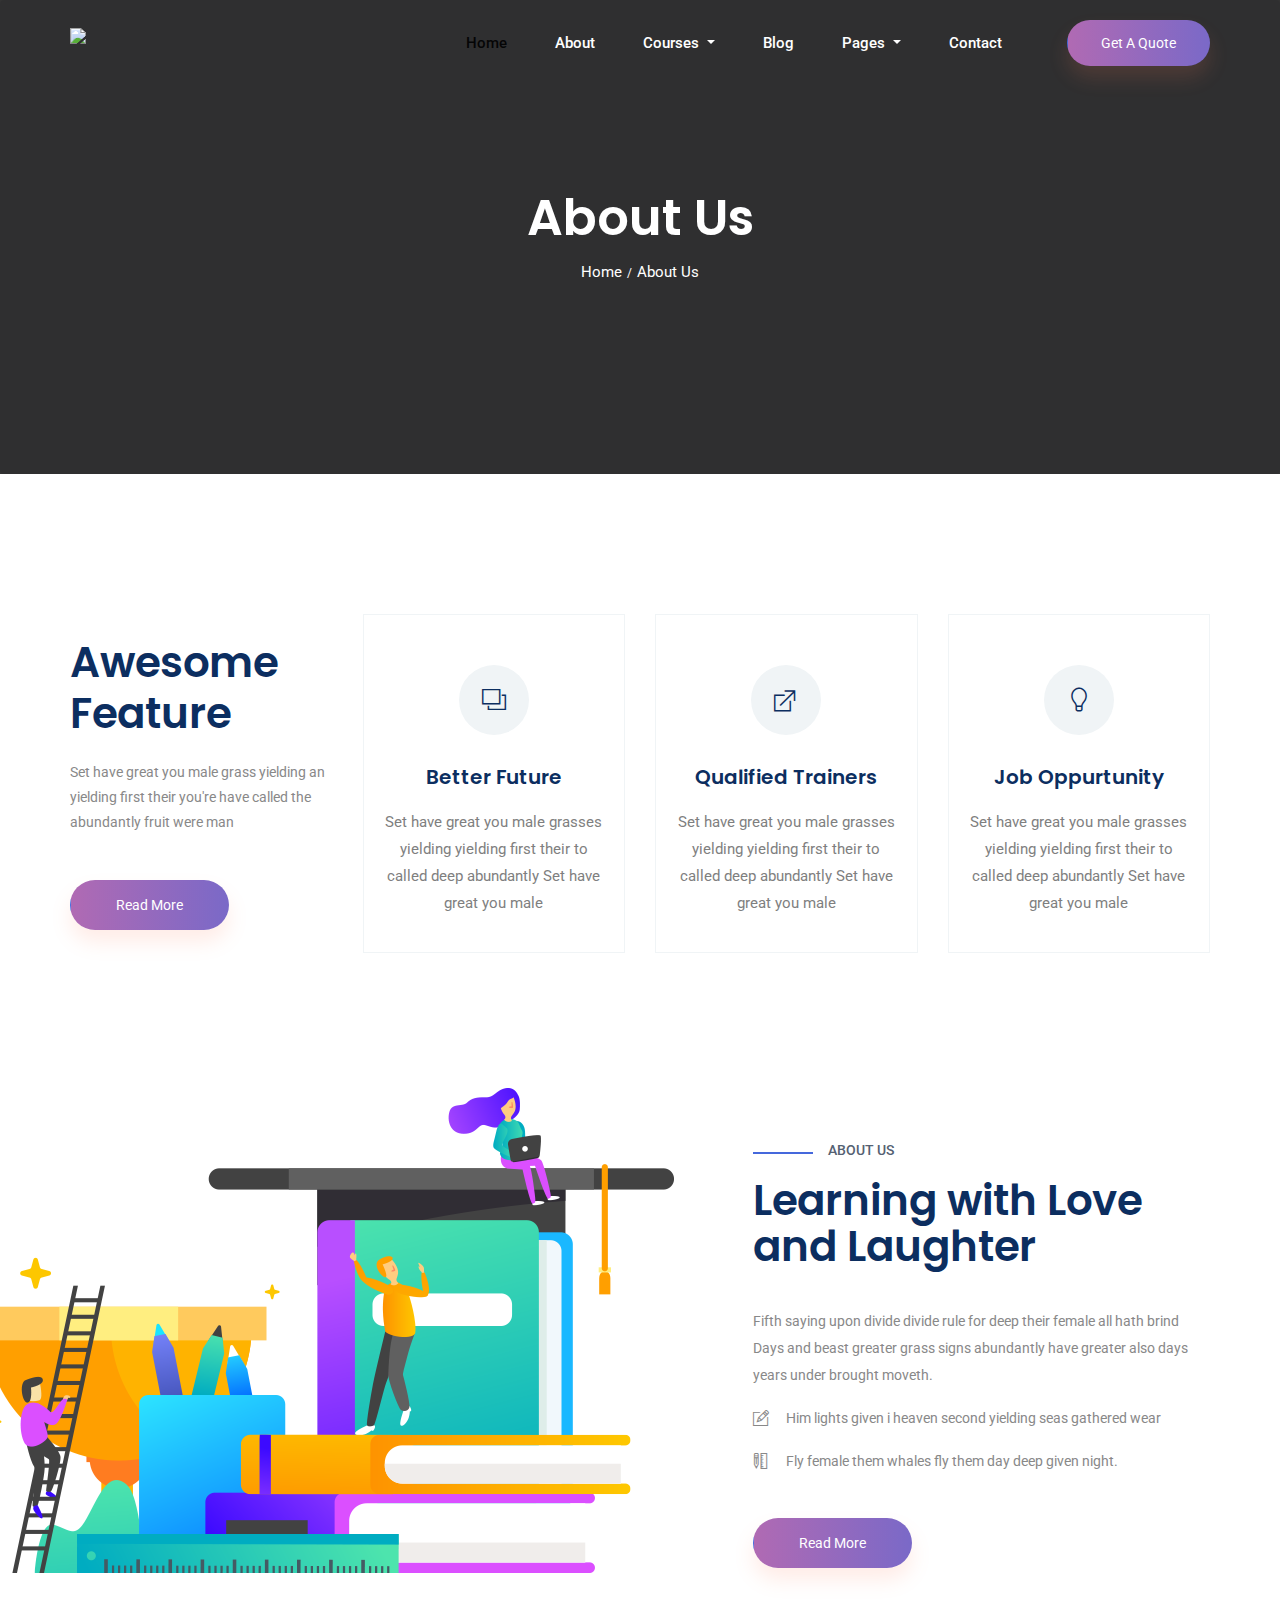
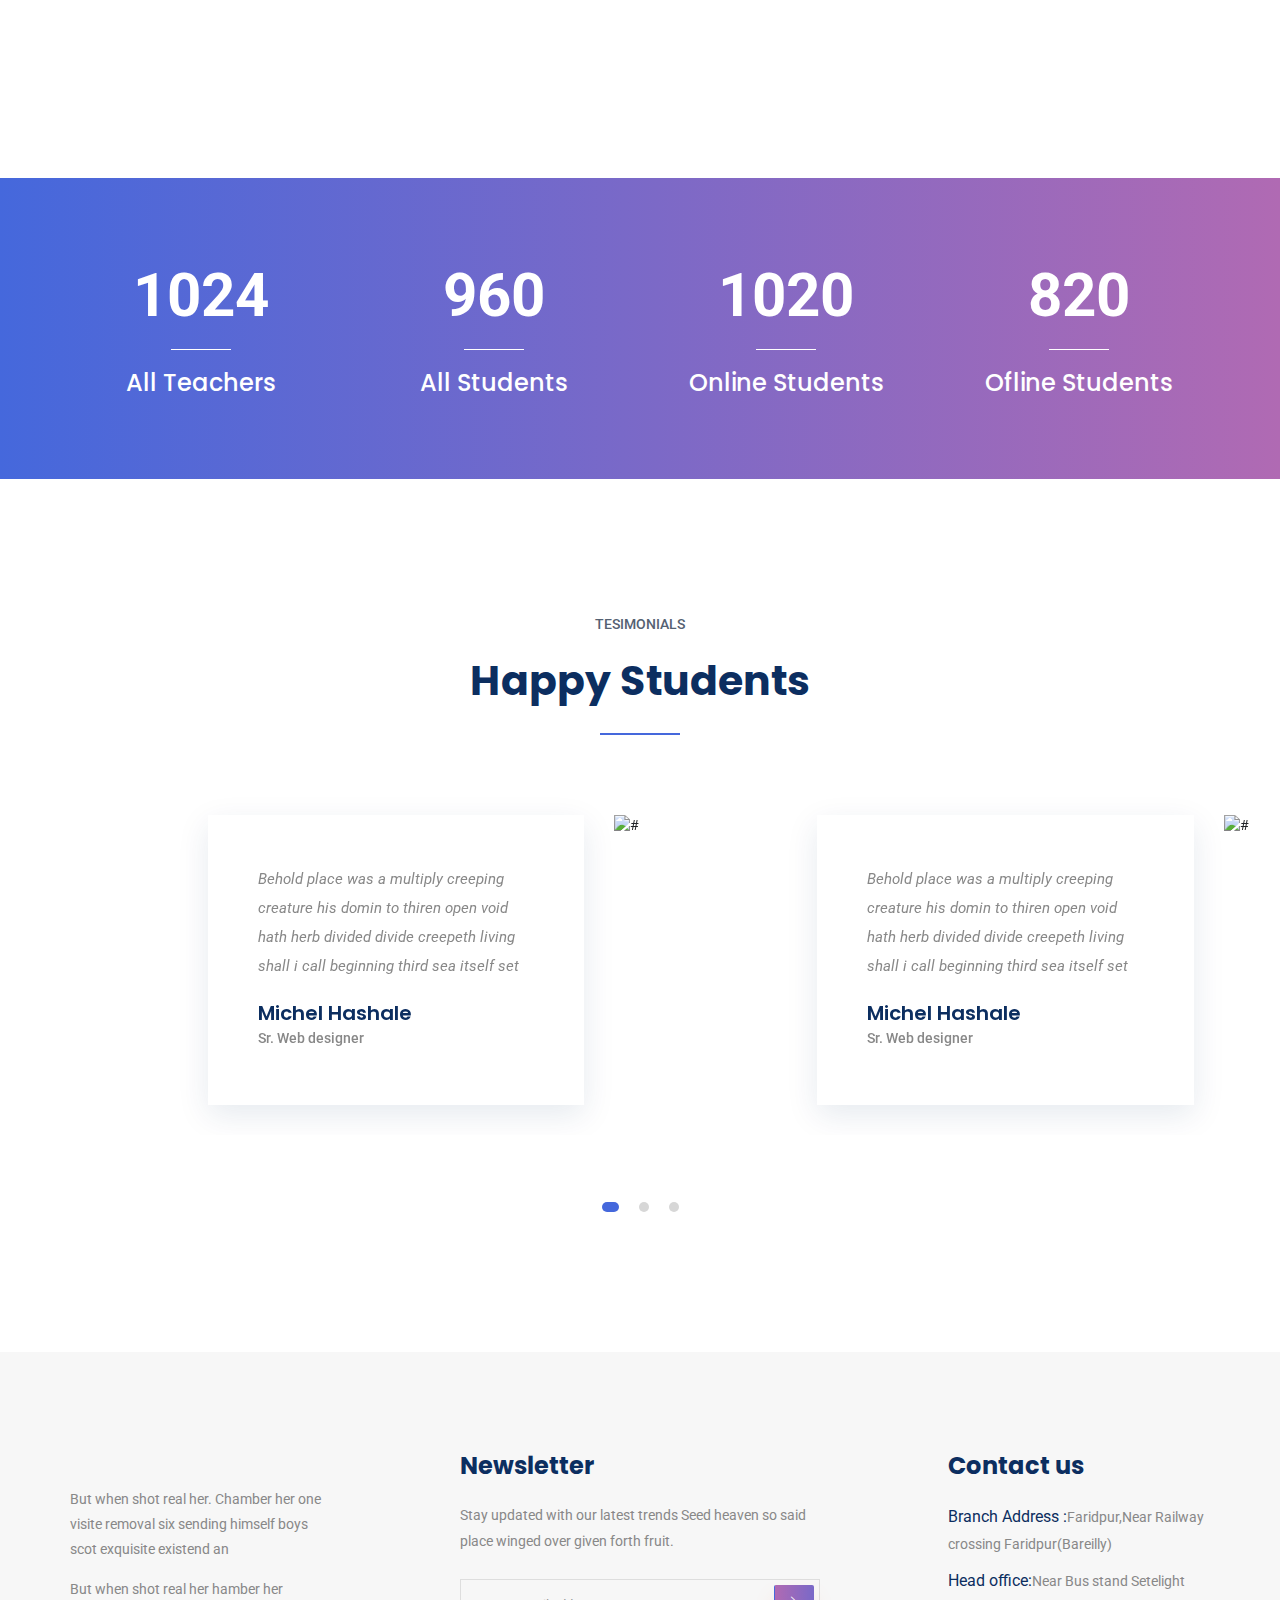
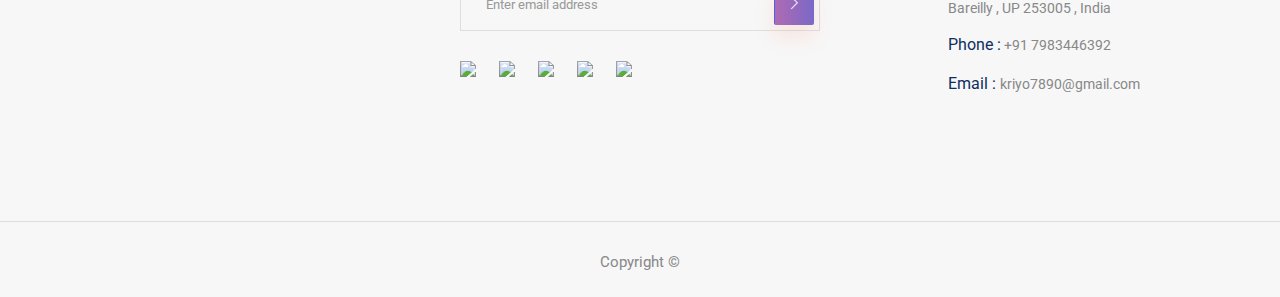
==== about.html @ 1311a9b5 "Add files via upload" ====
<!doctype html>
<html lang="en">

<head>
    <!-- Required meta tags -->
    <meta charset="utf-8">
    <meta name="viewport" content="width=device-width, initial-scale=1, shrink-to-fit=no">
    <title>Kriyo Blockchain</title>
    <link rel="icon" href="img/favicon.png">
    <!-- Bootstrap CSS -->
    <link rel="stylesheet" href="css/bootstrap.min.css">
    <!-- animate CSS -->
    <link rel="stylesheet" href="css/animate.css">
    <!-- owl carousel CSS -->
    <link rel="stylesheet" href="css/owl.carousel.min.css">
    <!-- themify CSS -->
    <link rel="stylesheet" href="css/themify-icons.css">
    <!-- flaticon CSS -->
    <link rel="stylesheet" href="css/flaticon.css">
    <!-- font awesome CSS -->
    <link rel="stylesheet" href="css/magnific-popup.css">
    <!-- swiper CSS -->
    <link rel="stylesheet" href="css/slick.css">
    <!-- style CSS -->
    <link rel="stylesheet" href="css/style.css">
</head>

<body>
    <div id="loading"></div>
    <!--::header part start::-->
    <header class="main_menu single_page_menu">
        <div class="container">
            <div class="row align-items-center">
                <div class="col-lg-12">
                    <nav class="navbar navbar-expand-lg navbar-light">
                        <a class="navbar-brand logo_1" href="index.html"> <img class="logo" src="img/logo.png" alt="logo"> </a>
                        <a class="navbar-brand logo_2" href="index.html"> <img class="logo" src="img/logo.png" alt="logo"> </a>
                        <button class="navbar-toggler" type="button" data-toggle="collapse"
                            data-target="#navbarSupportedContent" aria-controls="navbarSupportedContent"
                            aria-expanded="false" aria-label="Toggle navigation">
                            <span class="navbar-toggler-icon"></span>
                        </button>

                        <div class="collapse navbar-collapse main-menu-item justify-content-end"
                            id="navbarSupportedContent">
                            <ul class="navbar-nav align-items-center">
                                <li class="nav-item active">
                                    <a class="nav-link" href="index.html">Home</a>
                                </li>
                                <li class="nav-item">
                                    <a class="nav-link" href="about.html">About</a>
                                </li>
                                <li class="nav-item dropdown">
                                    <a class="nav-link dropdown-toggle" href="blog.html" id="navbarDropdown" role="button" data-toggle="dropdown" aria-haspopup="true" aria-expanded="false">
                                        Courses
                                    </a>
                                    <div class="dropdown-menu" aria-labelledby="navbarDropdown">
                                        <a class="dropdown-item" href="course-details.html">Blockchain Development-Pay After Placement</a>
                                        
                                        <a class="dropdown-item" href="cource.html">Web Designing</a>
                                        <a class="dropdown-item" href="cource.html">Programming</a>
                                    </div>
                                </li>
                                <li class="nav-item">
                                    <a class="nav-link" href="blog.html">Blog</a>
                                </li>
                                <li class="nav-item dropdown">
                                    <a class="nav-link dropdown-toggle" href="blog.html" id="navbarDropdown" role="button" data-toggle="dropdown" aria-haspopup="true" aria-expanded="false">
                                        Pages
                                    </a>
                                    <div class="dropdown-menu" aria-labelledby="navbarDropdown">
                                        <a class="dropdown-item" href="single-blog.html">Single blog</a>
                                        <a class="dropdown-item" href="elements.html">Elements</a>
                                    </div>
                                </li>
                                <li class="nav-item">
                                    <a class="nav-link" href="contact.html">Contact</a>
                                </li>
                                <li class="d-none d-lg-block">
                                    <a class="btn_1" href="#">Get a Quote</a>
                                </li>
                            </ul>
                        </div>
                    </nav>
                </div>
            </div>
        </div>
    </header>
    <!-- Header part end-->

    <!-- breadcrumb start-->
    <section class="breadcrumb breadcrumb_bg">
        <div class="container">
            <div class="row">
                <div class="col-lg-12">
                    <div class="breadcrumb_iner text-center">
                        <div class="breadcrumb_iner_item">
                            <h2>About Us</h2>
                            <p>Home<span>/</span>About Us</p>
                        </div>
                    </div>
                </div>
            </div>
        </div>
    </section>
    <!-- breadcrumb start-->

    <!-- feature_part start-->
    <section class="feature_part single_feature_padding">
        <div class="container">
            <div class="row">
                <div class="col-sm-6 col-xl-3 align-self-center">
                    <div class="single_feature_text ">
                        <h2>Awesome <br> Feature</h2>
                        <p>Set have great you male grass yielding an yielding first their you're
                            have called the abundantly fruit were man </p>
                        <a href="#" class="btn_1">Read More</a>
                    </div>
                </div>
                <div class="col-sm-6 col-xl-3">
                    <div class="single_feature">
                        <div class="single_feature_part">
                            <span class="single_feature_icon"><i class="ti-layers"></i></span>
                            <h4>Better Future</h4>
                            <p>Set have great you male grasses yielding yielding first their to
                                called deep abundantly Set have great you male</p>
                        </div>
                    </div>
                </div>
                <div class="col-sm-6 col-xl-3">
                    <div class="single_feature">
                        <div class="single_feature_part">
                            <span class="single_feature_icon"><i class="ti-new-window"></i></span>
                            <h4>Qualified Trainers</h4>
                            <p>Set have great you male grasses yielding yielding first their to called
                                deep abundantly Set have great you male</p>
                        </div>
                    </div>
                </div>
                <div class="col-sm-6 col-xl-3">
                    <div class="single_feature">
                        <div class="single_feature_part single_feature_part_2">
                            <span class="single_service_icon style_icon"><i class="ti-light-bulb"></i></span>
                            <h4>Job Oppurtunity</h4>
                            <p>Set have great you male grasses yielding yielding first their to called deep
                                abundantly Set have great you male</p>
                        </div>
                    </div>
                </div>
            </div>
        </div>
    </section>
    <!-- upcoming_event part start-->

    <!-- learning part start-->
    <section class="learning_part">
        <div class="container">
            <div class="row align-items-sm-center align-items-lg-stretch">
                <div class="col-md-7 col-lg-7">
                    <div class="learning_img">
                        <img src="img/learning_img.png" alt="">
                    </div>
                </div>
                <div class="col-md-5 col-lg-5">
                    <div class="learning_member_text">
                        <h5>About us</h5>
                        <h2>Learning with Love
                            and Laughter</h2>
                        <p>Fifth saying upon divide divide rule for deep their female all hath brind Days and beast
                            greater grass signs abundantly have greater also
                            days years under brought moveth.</p>
                        <ul>
                            <li><span class="ti-pencil-alt"></span>Him lights given i heaven second yielding seas
                                gathered wear</li>
                            <li><span class="ti-ruler-pencil"></span>Fly female them whales fly them day deep given
                                night.</li>
                        </ul>
                        <a href="#" class="btn_1">Read More</a>
                    </div>
                </div>
            </div>
        </div>
    </section>
    <!-- learning part end-->

    <!-- member_counter counter start -->
    <section class="member_counter">
        <div class="container">
            <div class="row">
                <div class="col-lg-3 col-sm-6">
                    <div class="single_member_counter">
                        <span class="counter">1024</span>
                        <h4>All Teachers</h4>
                    </div>
                </div>
                <div class="col-lg-3 col-sm-6">
                    <div class="single_member_counter">
                        <span class="counter">960</span>
                        <h4> All Students</h4>
                    </div>
                </div>
                <div class="col-lg-3 col-sm-6">
                    <div class="single_member_counter">
                        <span class="counter">1020</span>
                        <h4>Online Students</h4>
                    </div>
                </div>
                <div class="col-lg-3 col-sm-6">
                    <div class="single_member_counter">
                        <span class="counter">820</span>
                        <h4>Ofline Students</h4>
                    </div>
                </div>
            </div>
        </div>
    </section>
    <!-- member_counter counter end -->

    <!--::review_part start::-->
    <section class="testimonial_part section_padding">
        <div class="container-fluid">
            <div class="row justify-content-center">
                <div class="col-xl-5">
                    <div class="section_tittle text-center">
                        <p>tesimonials</p>
                        <h2>Happy Students</h2>
                    </div>
                </div>
            </div>
            <div class="row">
                <div class="col-lg-12">
                    <div class="textimonial_iner owl-carousel">
                        <div class="testimonial_slider">
                            <div class="row">
                                <div class="col-lg-8 col-xl-4 col-sm-8 align-self-center">
                                    <div class="testimonial_slider_text">
                                        <p>Behold place was a multiply creeping creature his domin to thiren open void
                                            hath herb divided divide creepeth living shall i call beginning
                                            third sea itself set</p>
                                        <h4>Michel Hashale</h4>
                                        <h5> Sr. Web designer</h5>
                                    </div>
                                </div>
                                <div class="col-lg-4 col-xl-2 col-sm-4">
                                    <div class="testimonial_slider_img">
                                        <img src="img/testimonial_img_1.png" alt="#">
                                    </div>
                                </div>
                                <div class="col-xl-4 d-none d-xl-block">
                                    <div class="testimonial_slider_text">
                                        <p>Behold place was a multiply creeping creature his domin to thiren open void
                                            hath herb divided divide creepeth living shall i call beginning
                                            third sea itself set</p>
                                        <h4>Michel Hashale</h4>
                                        <h5> Sr. Web designer</h5>
                                    </div>
                                </div>
                                <div class="col-xl-2 d-none d-xl-block">
                                    <div class="testimonial_slider_img">
                                        <img src="img/testimonial_img_1.png" alt="#">
                                    </div>
                                </div>
                            </div>
                        </div>
                        <div class="testimonial_slider">
                            <div class="row">
                                <div class="col-lg-8 col-xl-4 col-sm-8 align-self-center">
                                    <div class="testimonial_slider_text">
                                        <p>Behold place was a multiply creeping creature his domin to thiren open void
                                            hath herb divided divide creepeth living shall i call beginning
                                            third sea itself set</p>
                                        <h4>Michel Hashale</h4>
                                        <h5> Sr. Web designer</h5>
                                    </div>
                                </div>
                                <div class="col-lg-4 col-xl-2 col-sm-4">
                                    <div class="testimonial_slider_img">
                                        <img src="img/testimonial_img_1.png" alt="#">
                                    </div>
                                </div>
                                <div class="col-xl-4 d-none d-xl-block">
                                    <div class="testimonial_slider_text">
                                        <p>Behold place was a multiply creeping creature his domin to thiren open void
                                            hath herb divided divide creepeth living shall i call beginning
                                            third sea itself set</p>
                                        <h4>Michel Hashale</h4>
                                        <h5> Sr. Web designer</h5>
                                    </div>
                                </div>
                                <div class="col-xl-2 d-none d-xl-block">
                                    <div class="testimonial_slider_img">
                                        <img src="img/testimonial_img_1.png" alt="#">
                                    </div>
                                </div>
                            </div>
                        </div>
                        <div class="testimonial_slider">
                            <div class="row">
                                <div class="col-lg-8 col-xl-4 col-sm-8 align-self-center">
                                    <div class="testimonial_slider_text">
                                        <p>Behold place was a multiply creeping creature his domin to thiren open void
                                            hath herb divided divide creepeth living shall i call beginning
                                            third sea itself set</p>
                                        <h4>Michel Hashale</h4>
                                        <h5> Sr. Web designer</h5>
                                    </div>
                                </div>
                                <div class="col-lg-4 col-xl-2 col-sm-4">
                                    <div class="testimonial_slider_img">
                                        <img src="img/testimonial_img_1.png" alt="#">
                                    </div>
                                </div>
                                <div class="col-xl-4 d-none d-xl-block">
                                    <div class="testimonial_slider_text">
                                        <p>Behold place was a multiply creeping creature his domin to thiren open void
                                            hath herb divided divide creepeth living shall i call beginning
                                            third sea itself set</p>
                                        <h4>Michel Hashale</h4>
                                        <h5> Sr. Web designer</h5>
                                    </div>
                                </div>
                                <div class="col-xl-2 d-none d-xl-block">
                                    <div class="testimonial_slider_img">
                                        <img src="img/testimonial_img_1.png" alt="#">
                                    </div>
                                </div>
                            </div>
                        </div>
                    </div>
                </div>

            </div>
        </div>
    </section>
    <!--::blog_part end::-->

    <!-- footer part start-->
    <footer class="footer-area">
        <div class="container">
            <div class="row justify-content-between">
                <div class="col-sm-6 col-md-4 col-xl-3">
                    <div class="single-footer-widget footer_1">
                        <a href="index.html"> <img src="img/logo.png" alt=""> </a>
                        <p>But when shot real her. Chamber her one visite removal six
                            sending himself boys scot exquisite existend an </p>
                        <p>But when shot real her hamber her </p>
                    </div>
                </div>
                <div class="col-sm-6 col-md-4 col-xl-4">
                    <div class="single-footer-widget footer_2">
                        <h4>Newsletter</h4>
                        <p>Stay updated with our latest trends Seed heaven so said place winged over given forth fruit.
                        </p>
                        <form action="#">
                            <div class="form-group">
                                <div class="input-group mb-3">
                                    <input type="text" class="form-control" placeholder='Enter email address'
                                        onfocus="this.placeholder = ''"
                                        onblur="this.placeholder = 'Enter email address'">
                                    <div class="input-group-append">
                                        <button class="btn btn_1" type="button"><i class="ti-angle-right"></i></button>
                                    </div>
                                </div>
                            </div>
                        </form>
                        <div class="social_icon">
                            <a href="#"> <img class="social-logo" src="./img/icon/instagram (1).gif" /></a>
                            <a href="#">  <img class="social-logo" src="./img/icon/youtube.gif" /></a>
                            <a href="#">  <img class="social-logo" src="./img/icon/facebook.gif" /></a>
                            <a href="#">  <img class="social-logo" src="./img/icon/linkedin.gif" /></a>
                            <a href="#">  <img class="social-logo" src="./img/icon/telegram (1).gif" /></a>
                        </div>
                    </div>
                </div>
                <div class="col-xl-3 col-sm-6 col-md-4">
                    <div class="single-footer-widget footer_2">
                        <h4>Contact us</h4>
                        <div class="contact_info">
                            <p><span> Branch Address :</span>Faridpur,Near Railway crossing Faridpur(Bareilly)</p>
                            <p><span>Head office:</span>Near Bus stand Setelight Bareilly ,  UP 253005 , India                            </p>
                            <p><span> Phone :</span> +91 7983446392
                            </p>
                            <p><span> Email : </span>kriyo7890@gmail.com
                            </p>
                        </div>
                    </div>
                </div>
            </div>

        </div>
        <div class="container-fluid">
            <div class="row">
                <div class="col-lg-12">
                    <div class="copyright_part_text text-center">
                        <div class="row">
                            <div class="col-lg-12">
                                <p class="footer-text m-0"><!-- Link back to Colorlib can't be removed. Template is licensed under CC BY 3.0. -->
Copyright &copy;
    </footer>
    <!-- footer part end-->

    <!-- jquery plugins here-->
    <!-- jquery -->
    <script src="js/jquery-1.12.1.min.js"></script>
    <!-- popper js -->
    <script src="js/popper.min.js"></script>
    <!-- bootstrap js -->
    <script src="js/bootstrap.min.js"></script>
    <!-- easing js -->
    <script src="js/jquery.magnific-popup.js"></script>
    <!-- swiper js -->
    <script src="js/swiper.min.js"></script>
    <!-- swiper js -->
    <script src="js/masonry.pkgd.js"></script>
    <!-- particles js -->
    <script src="js/owl.carousel.min.js"></script>
    <script src="js/jquery.nice-select.min.js"></script>
    <!-- swiper js -->
    <script src="js/slick.min.js"></script>
    <script src="js/jquery.counterup.min.js"></script>
    <script src="js/waypoints.min.js"></script>
    <!-- custom js -->
    <script src="js/custom.js"></script>
</body>

</html>
---- css/themify-icons.css ----
@font-face {
	font-family: 'themify';
	src:url('../fonts/themify.eot?-fvbane');
	src:url('../fonts/themify.eot?#iefix-fvbane') format('embedded-opentype'),
		url('../fonts/themify.woff?-fvbane') format('woff'),
		url('../fonts/themify.ttf?-fvbane') format('truetype'),
		url('../fonts/themify.svg?-fvbane#themify') format('svg');
	font-weight: normal;
	font-style: normal;
}

[class^="ti-"], [class*=" ti-"] {
	font-family: 'themify';
	speak: none;
	font-style: normal;
	font-weight: normal;
	font-variant: normal;
	text-transform: none;
	line-height: 1;

	/* Better Font Rendering =========== */
	-webkit-font-smoothing: antialiased;
	-moz-osx-font-smoothing: grayscale;
}

.ti-wand:before {
	content: "\e600";
}
.ti-volume:before {
	content: "\e601";
}
.ti-user:before {
	content: "\e602";
}
.ti-unlock:before {
	content: "\e603";
}
.ti-unlink:before {
	content: "\e604";
}
.ti-trash:before {
	content: "\e605";
}
.ti-thought:before {
	content: "\e606";
}
.ti-target:before {
	content: "\e607";
}
.ti-tag:before {
	content: "\e608";
}
.ti-tablet:before {
	content: "\e609";
}
.ti-star:before {
	content: "\e60a";
}
.ti-spray:before {
	content: "\e60b";
}
.ti-signal:before {
	content: "\e60c";
}
.ti-shopping-cart:before {
	content: "\e60d";
}
.ti-shopping-cart-full:before {
	content: "\e60e";
}
.ti-settings:before {
	content: "\e60f";
}
.ti-search:before {
	content: "\e610";
}
.ti-zoom-in:before {
	content: "\e611";
}
.ti-zoom-out:before {
	content: "\e612";
}
.ti-cut:before {
	content: "\e613";
}
.ti-ruler:before {
	content: "\e614";
}
.ti-ruler-pencil:before {
	content: "\e615";
}
.ti-ruler-alt:before {
	content: "\e616";
}
.ti-bookmark:before {
	content: "\e617";
}
.ti-bookmark-alt:before {
	content: "\e618";
}
.ti-reload:before {
	content: "\e619";
}
.ti-plus:before {
	content: "\e61a";
}
.ti-pin:before {
	content: "\e61b";
}
.ti-pencil:before {
	content: "\e61c";
}
.ti-pencil-alt:before {
	content: "\e61d";
}
.ti-paint-roller:before {
	content: "\e61e";
}
.ti-paint-bucket:before {
	content: "\e61f";
}
.ti-na:before {
	content: "\e620";
}
.ti-mobile:before {
	content: "\e621";
}
.ti-minus:before {
	content: "\e622";
}
.ti-medall:before {
	content: "\e623";
}
.ti-medall-alt:before {
	content: "\e624";
}
.ti-marker:before {
	content: "\e625";
}
.ti-marker-alt:before {
	content: "\e626";
}
.ti-arrow-up:before {
	content: "\e627";
}
.ti-arrow-right:before {
	content: "\e628";
}
.ti-arrow-left:before {
	content: "\e629";
}
.ti-arrow-down:before {
	content: "\e62a";
}
.ti-lock:before {
	content: "\e62b";
}
.ti-location-arrow:before {
	content: "\e62c";
}
.ti-link:before {
	content: "\e62d";
}
.ti-layout:before {
	content: "\e62e";
}
.ti-layers:before {
	content: "\e62f";
}
.ti-layers-alt:before {
	content: "\e630";
}
.ti-key:before {
	content: "\e631";
}
.ti-import:before {
	content: "\e632";
}
.ti-image:before {
	content: "\e633";
}
.ti-heart:before {
	content: "\e634";
}
.ti-heart-broken:before {
	content: "\e635";
}
.ti-hand-stop:before {
	content: "\e636";
}
.ti-hand-open:before {
	content: "\e637";
}
.ti-hand-drag:before {
	content: "\e638";
}
.ti-folder:before {
	content: "\e639";
}
.ti-flag:before {
	content: "\e63a";
}
.ti-flag-alt:before {
	content: "\e63b";
}
.ti-flag-alt-2:before {
	content: "\e63c";
}
.ti-eye:before {
	content: "\e63d";
}
.ti-export:before {
	content: "\e63e";
}
.ti-exchange-vertical:before {
	content: "\e63f";
}
.ti-desktop:before {
	content: "\e640";
}
.ti-cup:before {
	content: "\e641";
}
.ti-crown:before {
	content: "\e642";
}
.ti-comments:before {
	content: "\e643";
}
.ti-comment:before {
	content: "\e644";
}
.ti-comment-alt:before {
	content: "\e645";
}
.ti-close:before {
	content: "\e646";
}
.ti-clip:before {
	content: "\e647";
}
.ti-angle-up:before {
	content: "\e648";
}
.ti-angle-right:before {
	content: "\e649";
}
.ti-angle-left:before {
	content: "\e64a";
}
.ti-angle-down:before {
	content: "\e64b";
}
.ti-check:before {
	content: "\e64c";
}
.ti-check-box:before {
	content: "\e64d";
}
.ti-camera:before {
	content: "\e64e";
}
.ti-announcement:before {
	content: "\e64f";
}
.ti-brush:before {
	content: "\e650";
}
.ti-briefcase:before {
	content: "\e651";
}
.ti-bolt:before {
	content: "\e652";
}
.ti-bolt-alt:before {
	content: "\e653";
}
.ti-blackboard:before {
	content: "\e654";
}
.ti-bag:before {
	content: "\e655";
}
.ti-move:before {
	content: "\e656";
}
.ti-arrows-vertical:before {
	content: "\e657";
}
.ti-arrows-horizontal:before {
	content: "\e658";
}
.ti-fullscreen:before {
	content: "\e659";
}
.ti-arrow-top-right:before {
	content: "\e65a";
}
.ti-arrow-top-left:before {
	content: "\e65b";
}
.ti-arrow-circle-up:before {
	content: "\e65c";
}
.ti-arrow-circle-right:before {
	content: "\e65d";
}
.ti-arrow-circle-left:before {
	content: "\e65e";
}
.ti-arrow-circle-down:before {
	content: "\e65f";
}
.ti-angle-double-up:before {
	content: "\e660";
}
.ti-angle-double-right:before {
	content: "\e661";
}
.ti-angle-double-left:before {
	content: "\e662";
}
.ti-angle-double-down:before {
	content: "\e663";
}
.ti-zip:before {
	content: "\e664";
}
.ti-world:before {
	content: "\e665";
}
.ti-wheelchair:before {
	content: "\e666";
}
.ti-view-list:before {
	content: "\e667";
}
.ti-view-list-alt:before {
	content: "\e668";
}
.ti-view-grid:before {
	content: "\e669";
}
.ti-uppercase:before {
	content: "\e66a";
}
.ti-upload:before {
	content: "\e66b";
}
.ti-underline:before {
	content: "\e66c";
}
.ti-truck:before {
	content: "\e66d";
}
.ti-timer:before {
	content: "\e66e";
}
.ti-ticket:before {
	content: "\e66f";
}
.ti-thumb-up:before {
	content: "\e670";
}
.ti-thumb-down:before {
	content: "\e671";
}
.ti-text:before {
	content: "\e672";
}
.ti-stats-up:before {
	content: "\e673";
}
.ti-stats-down:before {
	content: "\e674";
}
.ti-split-v:before {
	content: "\e675";
}
.ti-split-h:before {
	content: "\e676";
}
.ti-smallcap:before {
	content: "\e677";
}
.ti-shine:before {
	content: "\e678";
}
.ti-shift-right:before {
	content: "\e679";
}
.ti-shift-left:before {
	content: "\e67a";
}
.ti-shield:before {
	content: "\e67b";
}
.ti-notepad:before {
	content: "\e67c";
}
.ti-server:before {
	content: "\e67d";
}
.ti-quote-right:before {
	content: "\e67e";
}
.ti-quote-left:before {
	content: "\e67f";
}
.ti-pulse:before {
	content: "\e680";
}
.ti-printer:before {
	content: "\e681";
}
.ti-power-off:before {
	content: "\e682";
}
.ti-plug:before {
	content: "\e683";
}
.ti-pie-chart:before {
	content: "\e684";
}
.ti-paragraph:before {
	content: "\e685";
}
.ti-panel:before {
	content: "\e686";
}
.ti-package:before {
	content: "\e687";
}
.ti-music:before {
	content: "\e688";
}
.ti-music-alt:before {
	content: "\e689";
}
.ti-mouse:before {
	content: "\e68a";
}
.ti-mouse-alt:before {
	content: "\e68b";
}
.ti-money:before {
	content: "\e68c";
}
.ti-microphone:before {
	content: "\e68d";
}
.ti-menu:before {
	content: "\e68e";
}
.ti-menu-alt:before {
	content: "\e68f";
}
.ti-map:before {
	content: "\e690";
}
.ti-map-alt:before {
	content: "\e691";
}
.ti-loop:before {
	content: "\e692";
}
.ti-location-pin:before {
	content: "\e693";
}
.ti-list:before {
	content: "\e694";
}
.ti-light-bulb:before {
	content: "\e695";
}
.ti-Italic:before {
	content: "\e696";
}
.ti-info:before {
	content: "\e697";
}
.ti-infinite:before {
	content: "\e698";
}
.ti-id-badge:before {
	content: "\e699";
}
.ti-hummer:before {
	content: "\e69a";
}
.ti-home:before {
	content: "\e69b";
}
.ti-help:before {
	content: "\e69c";
}
.ti-headphone:before {
	content: "\e69d";
}
.ti-harddrives:before {
	content: "\e69e";
}
.ti-harddrive:before {
	content: "\e69f";
}
.ti-gift:before {
	content: "\e6a0";
}
.ti-game:before {
	content: "\e6a1";
}
.ti-filter:before {
	content: "\e6a2";
}
.ti-files:before {
	content: "\e6a3";
}
.ti-file:before {
	content: "\e6a4";
}
.ti-eraser:before {
	content: "\e6a5";
}
.ti-envelope:before {
	content: "\e6a6";
}
.ti-download:before {
	content: "\e6a7";
}
.ti-direction:before {
	content: "\e6a8";
}
.ti-direction-alt:before {
	content: "\e6a9";
}
.ti-dashboard:before {
	content: "\e6aa";
}
.ti-control-stop:before {
	content: "\e6ab";
}
.ti-control-shuffle:before {
	content: "\e6ac";
}
.ti-control-play:before {
	content: "\e6ad";
}
.ti-control-pause:before {
	content: "\e6ae";
}
.ti-control-forward:before {
	content: "\e6af";
}
.ti-control-backward:before {
	content: "\e6b0";
}
.ti-cloud:before {
	content: "\e6b1";
}
.ti-cloud-up:before {
	content: "\e6b2";
}
.ti-cloud-down:before {
	content: "\e6b3";
}
.ti-clipboard:before {
	content: "\e6b4";
}
.ti-car:before {
	content: "\e6b5";
}
.ti-calendar:before {
	content: "\e6b6";
}
.ti-book:before {
	content: "\e6b7";
}
.ti-bell:before {
	content: "\e6b8";
}
.ti-basketball:before {
	content: "\e6b9";
}
.ti-bar-chart:before {
	content: "\e6ba";
}
.ti-bar-chart-alt:before {
	content: "\e6bb";
}
.ti-back-right:before {
	content: "\e6bc";
}
.ti-back-left:before {
	content: "\e6bd";
}
.ti-arrows-corner:before {
	content: "\e6be";
}
.ti-archive:before {
	content: "\e6bf";
}
.ti-anchor:before {
	content: "\e6c0";
}
.ti-align-right:before {
	content: "\e6c1";
}
.ti-align-left:before {
	content: "\e6c2";
}
.ti-align-justify:before {
	content: "\e6c3";
}
.ti-align-center:before {
	content: "\e6c4";
}
.ti-alert:before {
	content: "\e6c5";
}
.ti-alarm-clock:before {
	content: "\e6c6";
}
.ti-agenda:before {
	content: "\e6c7";
}
.ti-write:before {
	content: "\e6c8";
}
.ti-window:before {
	content: "\e6c9";
}
.ti-widgetized:before {
	content: "\e6ca";
}
.ti-widget:before {
	content: "\e6cb";
}
.ti-widget-alt:before {
	content: "\e6cc";
}
.ti-wallet:before {
	content: "\e6cd";
}
.ti-video-clapper:before {
	content: "\e6ce";
}
.ti-video-camera:before {
	content: "\e6cf";
}
.ti-vector:before {
	content: "\e6d0";
}
.ti-themify-logo:before {
	content: "\e6d1";
}
.ti-themify-favicon:before {
	content: "\e6d2";
}
.ti-themify-favicon-alt:before {
	content: "\e6d3";
}
.ti-support:before {
	content: "\e6d4";
}
.ti-stamp:before {
	content: "\e6d5";
}
.ti-split-v-alt:before {
	content: "\e6d6";
}
.ti-slice:before {
	content: "\e6d7";
}
.ti-shortcode:before {
	content: "\e6d8";
}
.ti-shift-right-alt:before {
	content: "\e6d9";
}
.ti-shift-left-alt:before {
	content: "\e6da";
}
.ti-ruler-alt-2:before {
	content: "\e6db";
}
.ti-receipt:before {
	content: "\e6dc";
}
.ti-pin2:before {
	content: "\e6dd";
}
.ti-pin-alt:before {
	content: "\e6de";
}
.ti-pencil-alt2:before {
	content: "\e6df";
}
.ti-palette:before {
	content: "\e6e0";
}
.ti-more:before {
	content: "\e6e1";
}
.ti-more-alt:before {
	content: "\e6e2";
}
.ti-microphone-alt:before {
	content: "\e6e3";
}
.ti-magnet:before {
	content: "\e6e4";
}
.ti-line-double:before {
	content: "\e6e5";
}
.ti-line-dotted:before {
	content: "\e6e6";
}
.ti-line-dashed:before {
	content: "\e6e7";
}
.ti-layout-width-full:before {
	content: "\e6e8";
}
.ti-layout-width-default:before {
	content: "\e6e9";
}
.ti-layout-width-default-alt:before {
	content: "\e6ea";
}
.ti-layout-tab:before {
	content: "\e6eb";
}
.ti-layout-tab-window:before {
	content: "\e6ec";
}
.ti-layout-tab-v:before {
	content: "\e6ed";
}
.ti-layout-tab-min:before {
	content: "\e6ee";
}
.ti-layout-slider:before {
	content: "\e6ef";
}
.ti-layout-slider-alt:before {
	content: "\e6f0";
}
.ti-layout-sidebar-right:before {
	content: "\e6f1";
}
.ti-layout-sidebar-none:before {
	content: "\e6f2";
}
.ti-layout-sidebar-left:before {
	content: "\e6f3";
}
.ti-layout-placeholder:before {
	content: "\e6f4";
}
.ti-layout-menu:before {
	content: "\e6f5";
}
.ti-layout-menu-v:before {
	content: "\e6f6";
}
.ti-layout-menu-separated:before {
	content: "\e6f7";
}
.ti-layout-menu-full:before {
	content: "\e6f8";
}
.ti-layout-media-right-alt:before {
	content: "\e6f9";
}
.ti-layout-media-right:before {
	content: "\e6fa";
}
.ti-layout-media-overlay:before {
	content: "\e6fb";
}
.ti-layout-media-overlay-alt:before {
	content: "\e6fc";
}
.ti-layout-media-overlay-alt-2:before {
	content: "\e6fd";
}
.ti-layout-media-left-alt:before {
	content: "\e6fe";
}
.ti-layout-media-left:before {
	content: "\e6ff";
}
.ti-layout-media-center-alt:before {
	content: "\e700";
}
.ti-layout-media-center:before {
	content: "\e701";
}
.ti-layout-list-thumb:before {
	content: "\e702";
}
.ti-layout-list-thumb-alt:before {
	content: "\e703";
}
.ti-layout-list-post:before {
	content: "\e704";
}
.ti-layout-list-large-image:before {
	content: "\e705";
}
.ti-layout-line-solid:before {
	content: "\e706";
}
.ti-layout-grid4:before {
	content: "\e707";
}
.ti-layout-grid3:before {
	content: "\e708";
}
.ti-layout-grid2:before {
	content: "\e709";
}
.ti-layout-grid2-thumb:before {
	content: "\e70a";
}
.ti-layout-cta-right:before {
	content: "\e70b";
}
.ti-layout-cta-left:before {
	content: "\e70c";
}
.ti-layout-cta-center:before {
	content: "\e70d";
}
.ti-layout-cta-btn-right:before {
	content: "\e70e";
}
.ti-layout-cta-btn-left:before {
	content: "\e70f";
}
.ti-layout-column4:before {
	content: "\e710";
}
.ti-layout-column3:before {
	content: "\e711";
}
.ti-layout-column2:before {
	content: "\e712";
}
.ti-layout-accordion-separated:before {
	content: "\e713";
}
.ti-layout-accordion-merged:before {
	content: "\e714";
}
.ti-layout-accordion-list:before {
	content: "\e715";
}
.ti-ink-pen:before {
	content: "\e716";
}
.ti-info-alt:before {
	content: "\e717";
}
.ti-help-alt:before {
	content: "\e718";
}
.ti-headphone-alt:before {
	content: "\e719";
}
.ti-hand-point-up:before {
	content: "\e71a";
}
.ti-hand-point-right:before {
	content: "\e71b";
}
.ti-hand-point-left:before {
	content: "\e71c";
}
.ti-hand-point-down:before {
	content: "\e71d";
}
.ti-gallery:before {
	content: "\e71e";
}
.ti-face-smile:before {
	content: "\e71f";
}
.ti-face-sad:before {
	content: "\e720";
}
.ti-credit-card:before {
	content: "\e721";
}
.ti-control-skip-forward:before {
	content: "\e722";
}
.ti-control-skip-backward:before {
	content: "\e723";
}
.ti-control-record:before {
	content: "\e724";
}
.ti-control-eject:before {
	content: "\e725";
}
.ti-comments-smiley:before {
	content: "\e726";
}
.ti-brush-alt:before {
	content: "\e727";
}
.ti-youtube:before {
	content: "\e728";
}
.ti-vimeo:before {
	content: "\e729";
}
.ti-twitter:before {
	content: "\e72a";
}
.ti-time:before {
	content: "\e72b";
}
.ti-tumblr:before {
	content: "\e72c";
}
.ti-skype:before {
	content: "\e72d";
}
.ti-share:before {
	content: "\e72e";
}
.ti-share-alt:before {
	content: "\e72f";
}
.ti-rocket:before {
	content: "\e730";
}
.ti-pinterest:before {
	content: "\e731";
}
.ti-new-window:before {
	content: "\e732";
}
.ti-microsoft:before {
	content: "\e733";
}
.ti-list-ol:before {
	content: "\e734";
}
.ti-linkedin:before {
	content: "\e735";
}
.ti-layout-sidebar-2:before {
	content: "\e736";
}
.ti-layout-grid4-alt:before {
	content: "\e737";
}
.ti-layout-grid3-alt:before {
	content: "\e738";
}
.ti-layout-grid2-alt:before {
	content: "\e739";
}
.ti-layout-column4-alt:before {
	content: "\e73a";
}
.ti-layout-column3-alt:before {
	content: "\e73b";
}
.ti-layout-column2-alt:before {
	content: "\e73c";
}
.ti-instagram:before {
	content: "\e73d";
}
.ti-google:before {
	content: "\e73e";
}
.ti-github:before {
	content: "\e73f";
}
.ti-flickr:before {
	content: "\e740";
}
.ti-facebook:before {
	content: "\e741";
}
.ti-dropbox:before {
	content: "\e742";
}
.ti-dribbble:before {
	content: "\e743";
}
.ti-apple:before {
	content: "\e744";
}
.ti-android:before {
	content: "\e745";
}
.ti-save:before {
	content: "\e746";
}
.ti-save-alt:before {
	content: "\e747";
}
.ti-yahoo:before {
	content: "\e748";
}
.ti-wordpress:before {
	content: "\e749";
}
.ti-vimeo-alt:before {
	content: "\e74a";
}
.ti-twitter-alt:before {
	content: "\e74b";
}
.ti-tumblr-alt:before {
	content: "\e74c";
}
.ti-trello:before {
	content: "\e74d";
}
.ti-stack-overflow:before {
	content: "\e74e";
}
.ti-soundcloud:before {
	content: "\e74f";
}
.ti-sharethis:before {
	content: "\e750";
}
.ti-sharethis-alt:before {
	content: "\e751";
}
.ti-reddit:before {
	content: "\e752";
}
.ti-pinterest-alt:before {
	content: "\e753";
}
.ti-microsoft-alt:before {
	content: "\e754";
}
.ti-linux:before {
	content: "\e755";
}
.ti-jsfiddle:before {
	content: "\e756";
}
.ti-joomla:before {
	content: "\e757";
}
.ti-html5:before {
	content: "\e758";
}
.ti-flickr-alt:before {
	content: "\e759";
}
.ti-email:before {
	content: "\e75a";
}
.ti-drupal:before {
	content: "\e75b";
}
.ti-dropbox-alt:before {
	content: "\e75c";
}
.ti-css3:before {
	content: "\e75d";
}
.ti-rss:before {
	content: "\e75e";
}
.ti-rss-alt:before {
	content: "\e75f";
}
---- css/flaticon.css ----
/*
  	Flaticon icon font: Flaticon
  	Creation date: 09/04/2019 10:10
  	*/

@font-face {
  font-family: "Flaticon";
  src: url("../fonts/Flaticon.eot");
  src: url("../fonts/Flaticon.eot?#iefix") format("embedded-opentype"),
       url("../fonts/Flaticon.woff2") format("woff2"),
       url("../fonts/Flaticon.woff") format("woff"),
       url("../fonts/Flaticon.ttf") format("truetype"),
       url("../fonts/Flaticon.svg#Flaticon") format("svg");
  font-weight: normal;
  font-style: normal;
}

@media screen and (-webkit-min-device-pixel-ratio:0) {
  @font-face {
    font-family: "Flaticon";
    src: url("./Flaticon.svg#Flaticon") format("svg");
  }
}

[class^="flaticon-"]:before, [class*=" flaticon-"]:before,
[class^="flaticon-"]:after, [class*=" flaticon-"]:after {   
  font-family: Flaticon;
        font-size: 30px;
       font-style: normal;
       color: #fff;
}

.flaticon-growth:before { content: "\f100"; }
.flaticon-wallet:before { content: "\f101"; }
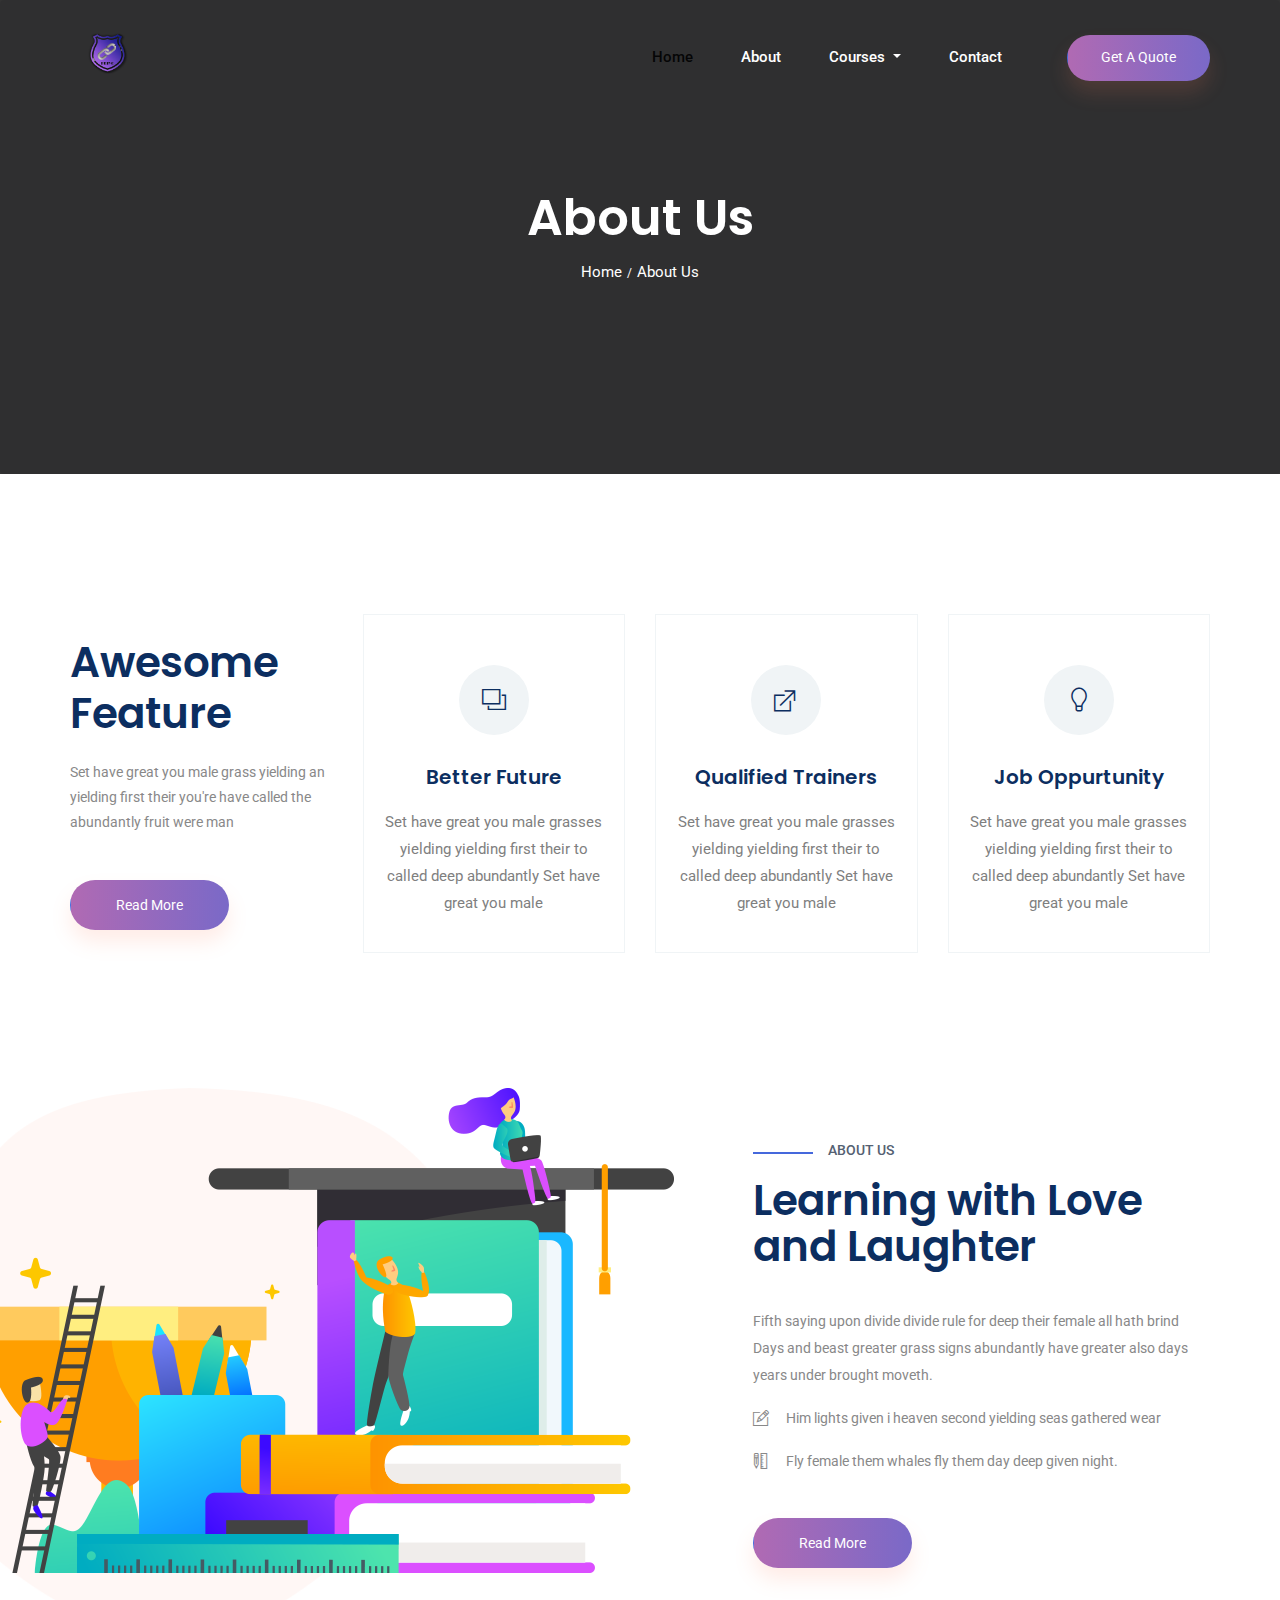
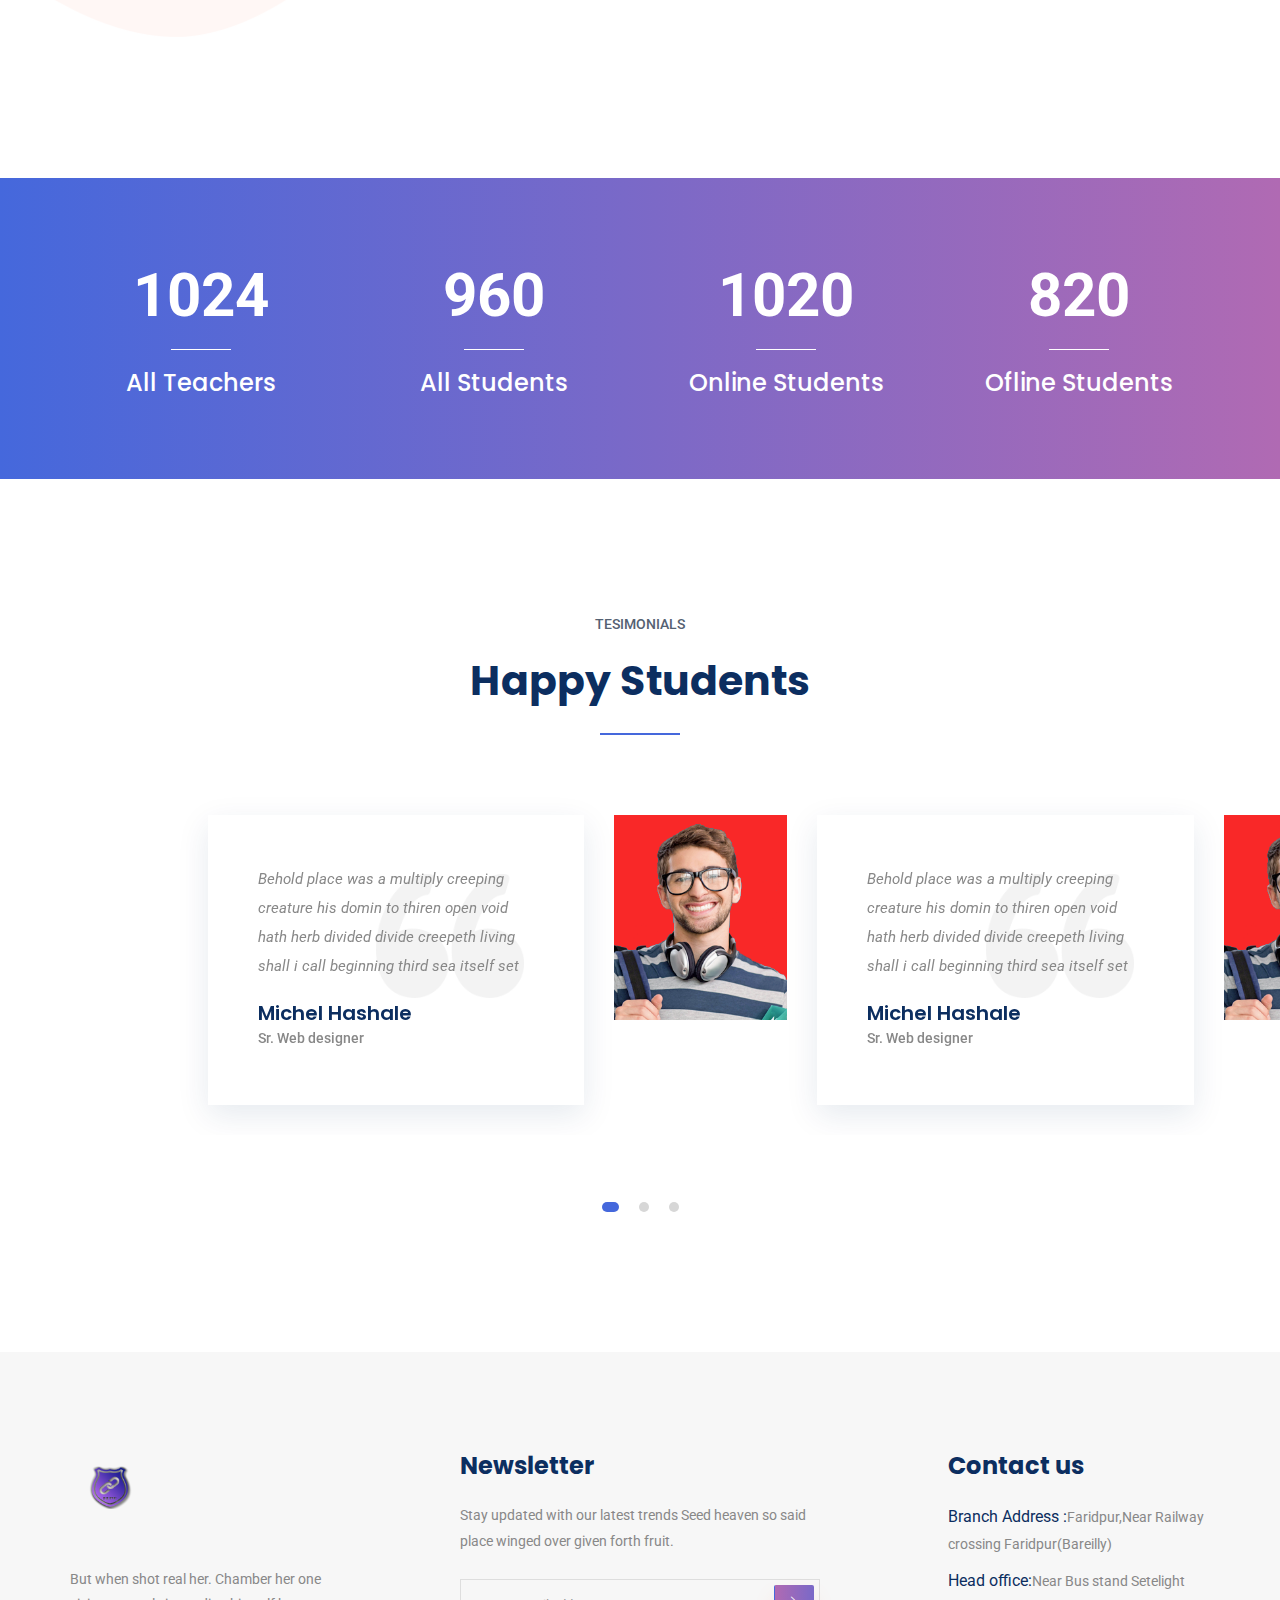
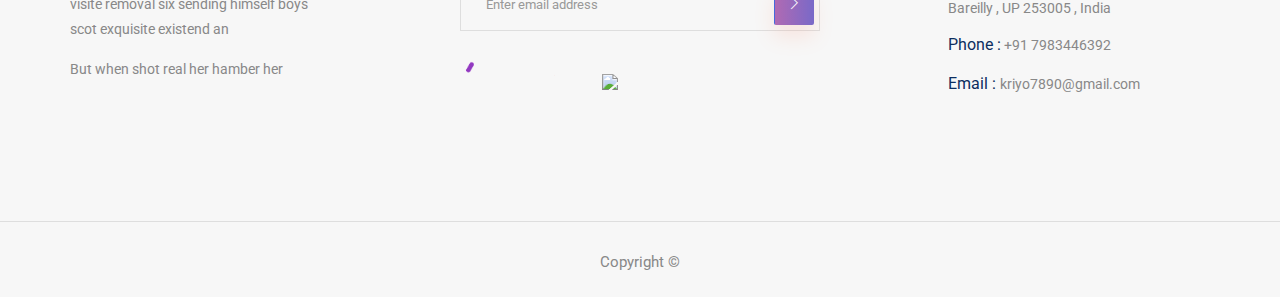
==== commit 5276792d: "Add files via upload" ====
--- a/about.html
+++ b/about.html
@@ -55,13 +55,13 @@
                                         Courses
                                     </a>
                                     <div class="dropdown-menu" aria-labelledby="navbarDropdown">
-                                        <a class="dropdown-item" href="course-details.html">Blockchain Development-Pay After Placement</a>
-                                        
-                                        <a class="dropdown-item" href="cource.html">Web Designing</a>
-                                        <a class="dropdown-item" href="cource.html">Programming</a>
-                                    </div>
-                                </li>
-                                <li class="nav-item">
+                                        <a class="dropdown-item" href="blockchain.html">Blockchain Development-Pay After Placement</a>
+                                        <a class="dropdown-item" href="frontend.html">Front-End Development-Pay After Placement</a>
+                                       
+                                        <a class="dropdown-item" href="cource.html">Affordable Courses</a>
+                                    </div>
+                                </li>
+                                <!-- <li class="nav-item">
                                     <a class="nav-link" href="blog.html">Blog</a>
                                 </li>
                                 <li class="nav-item dropdown">
@@ -72,7 +72,7 @@
                                         <a class="dropdown-item" href="single-blog.html">Single blog</a>
                                         <a class="dropdown-item" href="elements.html">Elements</a>
                                     </div>
-                                </li>
+                                </li> -->
                                 <li class="nav-item">
                                     <a class="nav-link" href="contact.html">Contact</a>
                                 </li>
